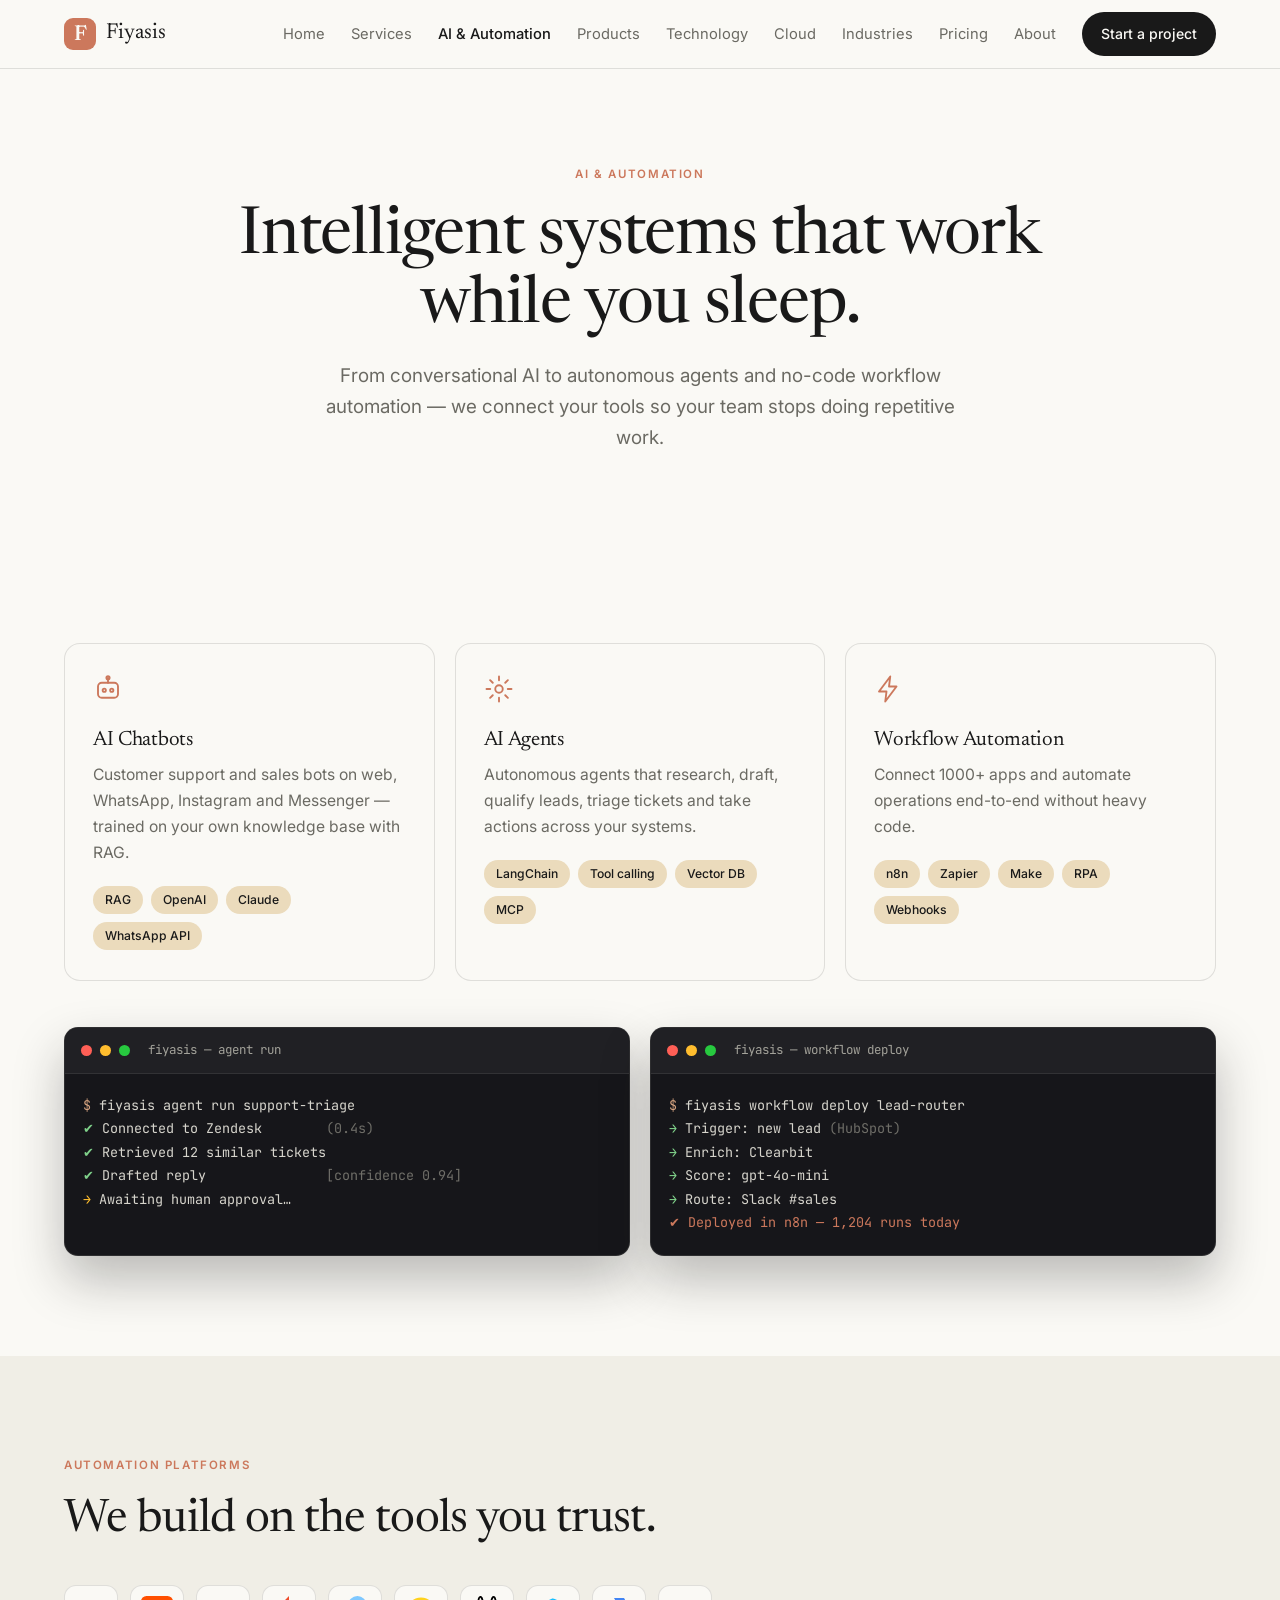
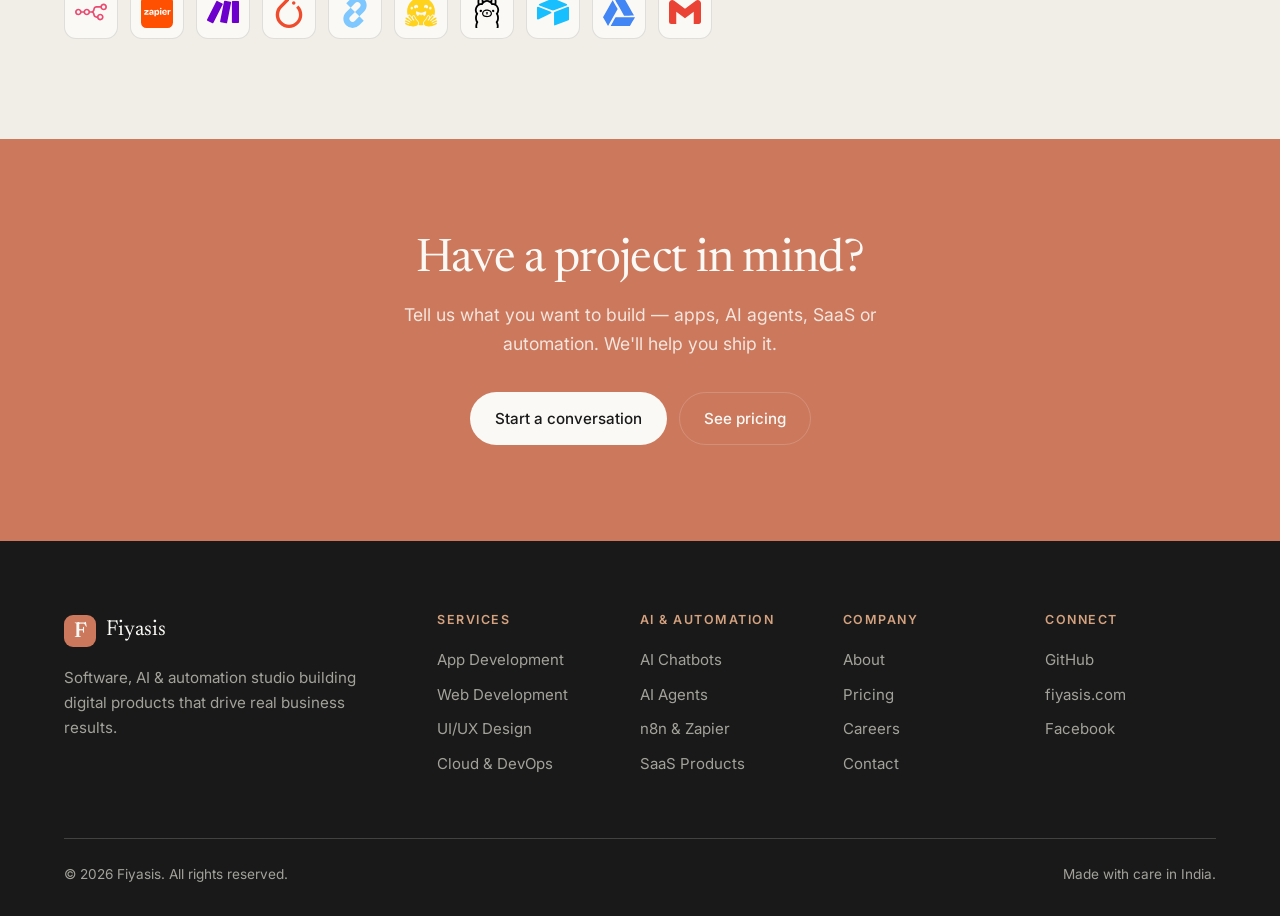
==== ai-automation.html @ 588c75ea "Multi-page restructure (10 pages), pricing section, self-hosted logos, contact form" ====
<!doctype html>
<html lang="en">
  <head>
    <meta charset="UTF-8" />
    <meta name="viewport" content="width=device-width, initial-scale=1.0" />
    <title>AI & Automation — Fiyasis</title>
    <meta name="description" content="AI chatbots, autonomous AI agents and workflow automation with n8n, Zapier and Make." />
    <link rel="icon" href="data:image/svg+xml,<svg xmlns='http://www.w3.org/2000/svg' viewBox='0 0 100 100'><rect width='100' height='100' rx='22' fill='%23CC785C'/><text x='50' y='72' font-size='64' text-anchor='middle' fill='%23FAF9F5' font-family='Georgia,serif' font-weight='700'>F</text></svg>" />
    <link rel="preconnect" href="https://fonts.googleapis.com" />
    <link rel="preconnect" href="https://fonts.gstatic.com" crossorigin />
    <link href="https://fonts.googleapis.com/css2?family=Newsreader:ital,opsz,wght@0,6..72,300;0,6..72,400;0,6..72,500;1,6..72,400&family=Inter:wght@400;500;600&family=JetBrains+Mono:wght@400;500&display=swap" rel="stylesheet" />
    <link rel="stylesheet" href="styles.css" />
  </head>
  <body>
    <svg width="0" height="0" style="position: absolute" aria-hidden="true">
      <symbol id="i-mobile" viewBox="0 0 24 24"><rect x="7" y="2" width="10" height="20" rx="2.5"/><line x1="11" y1="18" x2="13" y2="18"/></symbol>
      <symbol id="i-globe" viewBox="0 0 24 24"><circle cx="12" cy="12" r="9"/><path d="M3 12h18M12 3c2.5 2.5 2.5 15 0 18M12 3c-2.5 2.5-2.5 15 0 18"/></symbol>
      <symbol id="i-palette" viewBox="0 0 24 24"><path d="M12 3a9 9 0 0 0 0 18c1.2 0 2-.8 2-2 0-.6-.2-1-.6-1.4-.3-.4-.4-.8-.4-1.1 0-.8.7-1.5 1.5-1.5H16a5 5 0 0 0 5-5c0-3.9-4-7-9-7Z"/><circle cx="7.5" cy="11" r="1"/><circle cx="10" cy="7.5" r="1"/><circle cx="14.5" cy="7.5" r="1"/></symbol>
      <symbol id="i-cloud" viewBox="0 0 24 24"><path d="M7 18a4 4 0 0 1 0-8 5.5 5.5 0 0 1 10.6-1.5A3.5 3.5 0 0 1 18 18Z"/></symbol>
      <symbol id="i-cart" viewBox="0 0 24 24"><circle cx="9" cy="20" r="1.5"/><circle cx="18" cy="20" r="1.5"/><path d="M3 4h2l2.4 11h11L21 7H6"/></symbol>
      <symbol id="i-headset" viewBox="0 0 24 24"><path d="M4 13v-1a8 8 0 0 1 16 0v1"/><rect x="2.5" y="13" width="4" height="6" rx="1.5"/><rect x="17.5" y="13" width="4" height="6" rx="1.5"/><path d="M20 19a3 3 0 0 1-3 3h-3"/></symbol>
      <symbol id="i-robot" viewBox="0 0 24 24"><rect x="4" y="7" width="16" height="12" rx="3"/><line x1="12" y1="3" x2="12" y2="7"/><circle cx="12" cy="3" r="1.3"/><circle cx="9" cy="13" r="1.3"/><circle cx="15" cy="13" r="1.3"/></symbol>
      <symbol id="i-bolt" viewBox="0 0 24 24"><path d="M13 2 4 14h6l-1 8 9-12h-6l1-8Z"/></symbol>
      <symbol id="i-cog" viewBox="0 0 24 24"><circle cx="12" cy="12" r="3"/><path d="M12 2v3M12 19v3M2 12h3M19 12h3M4.9 4.9l2.1 2.1M17 17l2.1 2.1M19.1 4.9 17 7M7 17l-2.1 2.1"/></symbol>
      <symbol id="i-chart" viewBox="0 0 24 24"><path d="M4 20V10M10 20V4M16 20v-7M22 20H2"/></symbol>
      <symbol id="i-shield" viewBox="0 0 24 24"><path d="M12 3 5 6v6c0 5 3 7.5 7 9 4-1.5 7-4 7-9V6l-7-3Z"/></symbol>
      <symbol id="i-plug" viewBox="0 0 24 24"><path d="M9 3v5M15 3v5M7 8h10v4a5 5 0 0 1-10 0V8ZM12 17v4"/></symbol>
      <symbol id="i-arrow" viewBox="0 0 24 24"><path d="M5 12h14M13 6l6 6-6 6"/></symbol>
      <symbol id="i-terminal" viewBox="0 0 24 24"><rect x="3" y="4" width="18" height="16" rx="3"/><path d="M7 9l3 3-3 3M13 15h4"/></symbol>
      <symbol id="i-check" viewBox="0 0 24 24"><path d="M4 12.5 9.5 18 20 6"/></symbol>
    </svg>
    <header class="nav">
      <div class="wrap nav-inner">
        <a class="brand" href="index.html"><span class="mark">F</span><span class="brand-name">Fiyasis</span></a>
        <nav class="nav-links">
          <a href="index.html">Home</a>
          <a href="services.html">Services</a>
          <a href="ai-automation.html" class="active">AI & Automation</a>
          <a href="products.html">Products</a>
          <a href="technology.html">Technology</a>
          <a href="cloud.html">Cloud</a>
          <a href="industries.html">Industries</a>
          <a href="pricing.html">Pricing</a>
          <a href="about.html">About</a>
          <a class="btn btn-dark btn-sm" href="contact.html">Start a project</a>
        </nav>
      </div>
    </header>
    <main>
      <section class="page-hero">
        <div class="wrap">
          <p class="kicker">AI &amp; Automation</p>
          <h1>Intelligent systems that work while you sleep.</h1>
          <p class="lede center">From conversational AI to autonomous agents and no-code workflow automation — we connect your tools so your team stops doing repetitive work.</p>
        </div>
      </section>

      <section class="section">
        <div class="wrap">
          <div class="cards cards-3">
            <article class="card card-feature"><svg class="ic-lg"><use href="#i-robot"/></svg><h3>AI Chatbots</h3><p>Customer support and sales bots on web, WhatsApp, Instagram and Messenger — trained on your own knowledge base with RAG.</p><ul class="chips"><li>RAG</li><li>OpenAI</li><li>Claude</li><li>WhatsApp API</li></ul></article>
            <article class="card card-feature"><svg class="ic-lg"><use href="#i-cog"/></svg><h3>AI Agents</h3><p>Autonomous agents that research, draft, qualify leads, triage tickets and take actions across your systems.</p><ul class="chips"><li>LangChain</li><li>Tool calling</li><li>Vector DB</li><li>MCP</li></ul></article>
            <article class="card card-feature"><svg class="ic-lg"><use href="#i-bolt"/></svg><h3>Workflow Automation</h3><p>Connect 1000+ apps and automate operations end-to-end without heavy code.</p><ul class="chips"><li>n8n</li><li>Zapier</li><li>Make</li><li>RPA</li><li>Webhooks</li></ul></article>
          </div>

          <div class="terminals">
            <div class="terminal">
              <div class="term-bar"><span class="dot red"></span><span class="dot amber"></span><span class="dot green"></span><span class="term-title">fiyasis — agent run</span></div>
              <pre class="term-body"><span class="p">$</span> fiyasis agent run support-triage
<span class="ok">✔</span> Connected to Zendesk        <span class="dim">(0.4s)</span>
<span class="ok">✔</span> Retrieved 12 similar tickets
<span class="ok">✔</span> Drafted reply               <span class="dim">[confidence 0.94]</span>
<span class="warn">→</span> Awaiting human approval…</pre>
            </div>
            <div class="terminal">
              <div class="term-bar"><span class="dot red"></span><span class="dot amber"></span><span class="dot green"></span><span class="term-title">fiyasis — workflow deploy</span></div>
              <pre class="term-body"><span class="p">$</span> fiyasis workflow deploy lead-router
<span class="ok">→</span> Trigger: new lead <span class="dim">(HubSpot)</span>
<span class="ok">→</span> Enrich: Clearbit
<span class="ok">→</span> Score: gpt-4o-mini
<span class="ok">→</span> Route: Slack #sales
<span class="hi">✔ Deployed in n8n — 1,204 runs today</span></pre>
            </div>
          </div>
        </div>
      </section>

      <section class="section band-ivory">
        <div class="wrap">
          <p class="kicker">Automation platforms</p>
          <h2>We build on the tools you trust.</h2>
          <div class="logos showcase">      <img loading="lazy" src="assets/logos/n8n.svg" alt="n8n" title="n8n" />
      <img loading="lazy" src="assets/logos/zapier.svg" alt="zapier" title="zapier" />
      <img loading="lazy" src="assets/logos/make.svg" alt="make" title="make" />
      <img loading="lazy" src="assets/logos/pytorch.svg" alt="pytorch" title="pytorch" />
      <img loading="lazy" src="assets/logos/langchain.svg" alt="langchain" title="langchain" />
      <img loading="lazy" src="assets/logos/huggingface.svg" alt="huggingface" title="huggingface" />
      <img loading="lazy" src="assets/logos/ollama.svg" alt="ollama" title="ollama" />
      <img loading="lazy" src="assets/logos/airtable.svg" alt="airtable" title="airtable" />
      <img loading="lazy" src="assets/logos/googledrive.svg" alt="googledrive" title="googledrive" />
      <img loading="lazy" src="assets/logos/gmail.svg" alt="gmail" title="gmail" /></div>
        </div>
      </section>
      <section class="cta-band">
        <div class="wrap">
          <h2>Have a project in mind?</h2>
          <p>Tell us what you want to build — apps, AI agents, SaaS or automation. We'll help you ship it.</p>
          <div class="hero-actions center">
            <a class="btn btn-light" href="contact.html">Start a conversation</a>
            <a class="btn btn-outline-light" href="pricing.html">See pricing</a>
          </div>
        </div>
      </section>
    </main>
    <footer class="footer">
      <div class="wrap footer-grid">
        <div class="footer-brand">
          <a class="brand" href="index.html"><span class="mark">F</span><span class="brand-name">Fiyasis</span></a>
          <p>Software, AI &amp; automation studio building digital products that drive real business results.</p>
        </div>
        <div><h5>Services</h5><ul><li><a href="services.html">App Development</a></li><li><a href="services.html">Web Development</a></li><li><a href="services.html">UI/UX Design</a></li><li><a href="cloud.html">Cloud &amp; DevOps</a></li></ul></div>
        <div><h5>AI &amp; Automation</h5><ul><li><a href="ai-automation.html">AI Chatbots</a></li><li><a href="ai-automation.html">AI Agents</a></li><li><a href="ai-automation.html">n8n &amp; Zapier</a></li><li><a href="products.html">SaaS Products</a></li></ul></div>
        <div><h5>Company</h5><ul><li><a href="about.html">About</a></li><li><a href="pricing.html">Pricing</a></li><li><a href="https://www.fiyasis.com/career">Careers</a></li><li><a href="contact.html">Contact</a></li></ul></div>
        <div><h5>Connect</h5><ul><li><a href="https://github.com/fiyasis">GitHub</a></li><li><a href="https://www.fiyasis.com">fiyasis.com</a></li><li><a href="https://www.facebook.com/fiyasys">Facebook</a></li></ul></div>
      </div>
      <div class="wrap copyright">
        <span>© <span id="year"></span> Fiyasis. All rights reserved.</span>
        <span>Made with care in India.</span>
      </div>
    </footer>
    <script>document.getElementById("year").textContent = new Date().getFullYear();</script>
  </body>
</html>
---- styles.css ----
/* Fiyasis — Anthropic-inspired editorial design system */

:root {
  --ivory: #faf9f5;
  --ivory-medium: #f0eee6;
  --cloud: #e8e6dc;
  --manilla: #ebdbbc;
  --kraft: #d4a27f;
  --book-cloth: #cc785c;
  --book-cloth-dark: #b8664c;
  --slate: #191919;
  --slate-soft: #2c2c2a;
  --text: #191919;
  --muted: #6b6a63;
  --muted-light: #a3a29a;
  --border: rgba(25, 25, 25, 0.12);
  --border-light: rgba(250, 249, 245, 0.18);
  --serif: "Newsreader", Georgia, "Times New Roman", serif;
  --sans: "Inter", ui-sans-serif, system-ui, -apple-system, "Segoe UI", Roboto, sans-serif;
  --wrap: min(1180px, 90%);
}

* {
  box-sizing: border-box;
}

html {
  scroll-behavior: smooth;
}

body {
  margin: 0;
  background: var(--ivory);
  color: var(--text);
  font-family: var(--sans);
  font-size: 16px;
  line-height: 1.65;
  -webkit-font-smoothing: antialiased;
  text-rendering: optimizeLegibility;
}

a {
  color: inherit;
  text-decoration: none;
}

ul {
  margin: 0;
  padding: 0;
  list-style: none;
}

.wrap {
  width: var(--wrap);
  margin: 0 auto;
}

svg.ic {
  width: 16px;
  height: 16px;
  fill: none;
  stroke: currentColor;
  stroke-width: 1.7;
  stroke-linecap: round;
  stroke-linejoin: round;
}

svg.ic-lg {
  width: 30px;
  height: 30px;
  fill: none;
  stroke: var(--book-cloth);
  stroke-width: 1.5;
  stroke-linecap: round;
  stroke-linejoin: round;
  margin-bottom: 18px;
}

/* Typography */
h1,
h2,
h3,
h4,
h5 {
  font-family: var(--serif);
  font-weight: 400;
  letter-spacing: -0.015em;
  line-height: 1.1;
  margin: 0;
}

h1 {
  font-size: clamp(2.4rem, 5.4vw, 4.1rem);
  line-height: 1.05;
}

h2 {
  font-size: clamp(1.9rem, 3.6vw, 3rem);
  margin-bottom: 18px;
}

h3 {
  font-size: 1.3rem;
  margin-bottom: 10px;
}

.kicker {
  font-family: var(--sans);
  text-transform: uppercase;
  letter-spacing: 0.14em;
  font-size: 0.72rem;
  font-weight: 600;
  color: var(--book-cloth);
  margin: 0 0 20px;
}

.kicker-light {
  color: var(--kraft);
}

.section-lede {
  max-width: 640px;
  color: var(--muted);
  font-size: 1.1rem;
  margin: 0 0 40px;
}

.light {
  color: var(--ivory);
}

/* Buttons */
.btn {
  display: inline-flex;
  align-items: center;
  gap: 8px;
  padding: 13px 24px;
  border-radius: 999px;
  font-size: 0.95rem;
  font-weight: 500;
  border: 1px solid transparent;
  transition: transform 0.15s ease, background 0.15s ease, color 0.15s ease,
    border-color 0.15s ease;
}

.btn:hover {
  transform: translateY(-1px);
}

.btn-sm {
  padding: 9px 18px;
  font-size: 0.88rem;
}

.btn-dark {
  background: var(--slate);
  color: var(--ivory);
}

.btn-dark:hover {
  background: var(--book-cloth);
}

.btn-ghost {
  border-color: var(--border);
  color: var(--slate);
}

.btn-ghost:hover {
  border-color: var(--slate);
}

.btn-light {
  background: var(--ivory);
  color: var(--slate);
}

.btn-light:hover {
  background: var(--manilla);
}

.btn-outline-light {
  border-color: var(--border-light);
  color: var(--ivory);
}

.btn-outline-light:hover {
  border-color: var(--ivory);
}

/* Nav */
.nav {
  position: sticky;
  top: 0;
  z-index: 50;
  background: color-mix(in srgb, var(--ivory) 88%, transparent);
  backdrop-filter: blur(12px);
  border-bottom: 1px solid var(--border);
}

.nav-inner {
  display: flex;
  align-items: center;
  justify-content: space-between;
  height: 68px;
}

.brand {
  display: inline-flex;
  align-items: center;
  gap: 10px;
  font-family: var(--serif);
  font-size: 1.35rem;
}

.mark {
  display: inline-grid;
  place-items: center;
  width: 32px;
  height: 32px;
  border-radius: 9px;
  background: var(--book-cloth);
  color: var(--ivory);
  font-family: var(--serif);
  font-weight: 600;
}

.nav-links {
  display: flex;
  align-items: center;
  gap: 26px;
  font-size: 0.92rem;
  color: var(--muted);
}

.nav-links a:not(.btn):hover {
  color: var(--slate);
}

/* Hero */
.hero {
  padding: 92px 0 40px;
  text-align: center;
}

.hero h1 {
  max-width: 960px;
  margin: 0 auto 22px;
}

.lede {
  max-width: 680px;
  margin: 0 auto 32px;
  color: var(--muted);
  font-size: 1.18rem;
}

.hero-actions {
  display: flex;
  gap: 12px;
  justify-content: center;
  flex-wrap: wrap;
  margin-bottom: 64px;
}

.hero-actions.center {
  margin-bottom: 0;
}

.hero-art {
  border-radius: 20px;
  overflow: hidden;
  border: 1px solid var(--border);
  box-shadow: 0 24px 60px rgba(25, 25, 25, 0.08);
}

.hero-art svg {
  display: block;
  width: 100%;
  height: auto;
}

/* Marquee */
.marquee {
  margin-top: 44px;
  overflow: hidden;
  mask-image: linear-gradient(90deg, transparent, #000 12%, #000 88%, transparent);
  -webkit-mask-image: linear-gradient(90deg, transparent, #000 12%, #000 88%, transparent);
}

.marquee-track {
  display: flex;
  gap: 40px;
  width: max-content;
  animation: marquee 38s linear infinite;
}

.marquee-track span {
  font-family: var(--serif);
  font-size: 1.1rem;
  color: var(--muted-light);
  white-space: nowrap;
}

.marquee:hover .marquee-track {
  animation-play-state: paused;
}

@keyframes marquee {
  to {
    transform: translateX(-50%);
  }
}

/* Bands & sections */
.section {
  padding: 100px 0;
}

.band-ivory {
  background: var(--ivory-medium);
}

.band-slate {
  background: var(--slate);
  color: var(--ivory);
}

.band-ivory.section,
.band-slate.section {
  padding: 100px 0;
}

/* Stats */
.stats {
  display: grid;
  grid-template-columns: repeat(auto-fit, minmax(200px, 1fr));
  gap: 32px;
  padding: 56px 0;
}

.stats > div {
  display: flex;
  flex-direction: column;
  gap: 6px;
  border-left: 2px solid var(--book-cloth);
  padding-left: 20px;
}

.stats strong {
  font-family: var(--serif);
  font-size: 2rem;
  font-weight: 400;
}

.stats strong span {
  font-size: 1rem;
  color: var(--muted);
}

.stats > div > span {
  color: var(--muted);
  font-size: 0.9rem;
}

/* Cards */
.cards {
  display: grid;
  grid-template-columns: repeat(auto-fit, minmax(260px, 1fr));
  gap: 20px;
  margin-top: 46px;
}

.cards-3 {
  grid-template-columns: repeat(auto-fit, minmax(300px, 1fr));
}

.card {
  background: var(--ivory);
  border: 1px solid var(--border);
  border-radius: 16px;
  padding: 30px 28px;
  transition: transform 0.18s ease, box-shadow 0.18s ease, border-color 0.18s ease;
}

.band-ivory .card {
  background: var(--ivory);
}

.card:hover {
  transform: translateY(-4px);
  box-shadow: 0 18px 40px rgba(25, 25, 25, 0.07);
  border-color: color-mix(in srgb, var(--book-cloth) 40%, var(--border));
}

.card p {
  color: var(--muted);
  margin: 0;
  font-size: 0.98rem;
}

.card-feature {
  background: var(--ivory);
}

.chips {
  display: flex;
  flex-wrap: wrap;
  gap: 8px;
  margin-top: 20px;
}

.chips li {
  font-size: 0.76rem;
  font-weight: 500;
  color: var(--slate);
  background: var(--manilla);
  border-radius: 999px;
  padding: 4px 12px;
}

/* Products */
.products {
  display: grid;
  grid-template-columns: repeat(auto-fit, minmax(300px, 1fr));
  gap: 1px;
  margin-top: 46px;
  background: var(--border);
  border: 1px solid var(--border);
  border-radius: 16px;
  overflow: hidden;
}

.product {
  background: var(--ivory);
  padding: 34px 30px;
  transition: background 0.18s ease;
}

.product:hover {
  background: var(--ivory-medium);
}

.product-tag {
  display: inline-block;
  font-size: 0.7rem;
  font-weight: 600;
  letter-spacing: 0.12em;
  text-transform: uppercase;
  color: var(--book-cloth);
  margin-bottom: 16px;
}

.product p {
  color: var(--muted);
  margin: 0 0 14px;
  font-size: 0.98rem;
}

.product-tech {
  font-family: var(--serif);
  font-size: 0.92rem !important;
  color: var(--slate-soft) !important;
  font-style: italic;
}

/* Enterprise integrations */
.integration-grid {
  display: grid;
  grid-template-columns: repeat(auto-fit, minmax(220px, 1fr));
  gap: 36px 40px;
  margin-top: 46px;
}

.igroup h4 {
  font-family: var(--sans);
  font-size: 0.78rem;
  text-transform: uppercase;
  letter-spacing: 0.12em;
  color: var(--kraft);
  margin-bottom: 16px;
  font-weight: 600;
}

.igroup li {
  color: var(--cloud);
  padding: 5px 0;
  border-bottom: 1px solid var(--border-light);
  font-size: 0.96rem;
}

/* Tech stack */
.stack {
  display: grid;
  grid-template-columns: repeat(auto-fit, minmax(210px, 1fr));
  gap: 40px 32px;
  margin-top: 46px;
}

.stack-col h4 {
  font-family: var(--serif);
  font-size: 1.15rem;
  margin-bottom: 16px;
  padding-bottom: 12px;
  border-bottom: 1px solid var(--border);
}

.stack-col li {
  color: var(--muted);
  font-size: 0.94rem;
  padding: 4px 0;
}

/* Industries */
.industries {
  display: flex;
  flex-wrap: wrap;
  gap: 12px;
  margin-top: 12px;
}

.industries span {
  background: var(--ivory);
  border: 1px solid var(--border);
  border-radius: 999px;
  padding: 10px 20px;
  font-size: 0.95rem;
  transition: background 0.15s ease, color 0.15s ease, border-color 0.15s ease;
}

.industries span:hover {
  background: var(--slate);
  color: var(--ivory);
  border-color: var(--slate);
}

/* Process */
.steps {
  display: grid;
  grid-template-columns: repeat(auto-fit, minmax(220px, 1fr));
  gap: 24px;
  margin: 46px 0 0;
  padding: 0;
  list-style: none;
  counter-reset: none;
}

.steps li {
  border-top: 2px solid var(--slate);
  padding-top: 22px;
}

.step-no {
  font-family: var(--serif);
  font-size: 0.95rem;
  color: var(--book-cloth);
}

.steps h3 {
  margin: 8px 0 8px;
}

.steps p {
  color: var(--muted);
  margin: 0;
  font-size: 0.95rem;
}

/* CTA band */
.cta-band {
  background: var(--book-cloth);
  color: var(--ivory);
  text-align: center;
  padding: 96px 0;
}

.cta-band h2 {
  color: var(--ivory);
  margin-bottom: 14px;
}

.cta-band p {
  max-width: 560px;
  margin: 0 auto 34px;
  color: color-mix(in srgb, var(--ivory) 85%, transparent);
  font-size: 1.1rem;
}

/* Footer */
.footer {
  background: var(--slate);
  color: var(--cloud);
  padding: 72px 0 30px;
}

.footer-grid {
  display: grid;
  grid-template-columns: 2fr repeat(4, 1fr);
  gap: 40px 32px;
}

.footer .brand {
  color: var(--ivory);
  margin-bottom: 16px;
}

.footer-brand p {
  color: var(--muted-light);
  font-size: 0.95rem;
  max-width: 320px;
  margin: 0;
}

.footer h5 {
  font-family: var(--sans);
  font-size: 0.78rem;
  text-transform: uppercase;
  letter-spacing: 0.12em;
  color: var(--kraft);
  margin-bottom: 16px;
  font-weight: 600;
}

.footer-grid li {
  color: var(--muted-light);
  font-size: 0.94rem;
  padding: 5px 0;
}

.footer-grid a:hover {
  color: var(--ivory);
}

.copyright {
  display: flex;
  justify-content: space-between;
  gap: 16px;
  flex-wrap: wrap;
  margin-top: 56px;
  padding-top: 24px;
  border-top: 1px solid var(--border-light);
  color: var(--muted-light);
  font-size: 0.85rem;
}

/* Responsive */
@media (max-width: 900px) {
  .footer-grid {
    grid-template-columns: 1fr 1fr;
  }
}

@media (max-width: 760px) {
  .nav-links a:not(.btn) {
    display: none;
  }

  .section,
  .band-ivory.section,
  .band-slate.section {
    padding: 64px 0;
  }

  .hero {
    padding: 64px 0 24px;
  }

  .footer-grid {
    grid-template-columns: 1fr;
    gap: 32px;
  }
}

@media (prefers-reduced-motion: reduce) {
  .marquee-track {
    animation: none;
  }

  html {
    scroll-behavior: auto;
  }
}

/* Marquee band */
.marquee-band {
  padding: 34px 0;
  border-top: 1px solid var(--border);
  border-bottom: 1px solid var(--border);
}

/* Terminals */
.terminals {
  display: grid;
  grid-template-columns: repeat(auto-fit, minmax(340px, 1fr));
  gap: 20px;
  margin-top: 46px;
}

.terminal {
  background: #16161a;
  border-radius: 14px;
  overflow: hidden;
  border: 1px solid rgba(250, 249, 245, 0.1);
  box-shadow: 0 24px 50px rgba(25, 25, 25, 0.28);
}

.term-bar {
  display: flex;
  align-items: center;
  gap: 8px;
  padding: 12px 16px;
  background: #202024;
  border-bottom: 1px solid rgba(250, 249, 245, 0.08);
}

.term-bar .dot {
  width: 11px;
  height: 11px;
  border-radius: 50%;
}

.dot.red {
  background: #ff5f56;
}
.dot.amber {
  background: #ffbd2e;
}
.dot.green {
  background: #27c93f;
}

.term-title {
  margin-left: 10px;
  font-family: "JetBrains Mono", ui-monospace, monospace;
  font-size: 0.78rem;
  color: var(--muted-light);
}

.term-body {
  margin: 0;
  padding: 20px 18px;
  font-family: "JetBrains Mono", ui-monospace, monospace;
  font-size: 0.84rem;
  line-height: 1.75;
  color: #d7d5cd;
  white-space: pre-wrap;
  overflow-x: auto;
}

.term-body .p {
  color: var(--kraft);
}
.term-body .ok {
  color: #7fd18a;
}
.term-body .warn {
  color: #ffbd2e;
}
.term-body .hi {
  color: var(--book-cloth);
}
.term-body .dim {
  color: #6f6e68;
}

/* Logo wall */
.logogroups {
  display: grid;
  gap: 34px;
  margin-top: 46px;
}

.logogroup h4 {
  font-family: var(--sans);
  font-size: 0.78rem;
  text-transform: uppercase;
  letter-spacing: 0.12em;
  color: var(--muted);
  font-weight: 600;
  margin-bottom: 16px;
}

.logos {
  display: flex;
  flex-wrap: wrap;
  align-items: center;
  gap: 10px;
}

.logos img {
  height: 46px;
  width: 46px;
  padding: 10px;
  background: var(--ivory);
  border: 1px solid var(--border);
  border-radius: 12px;
  object-fit: contain;
  transition: transform 0.15s ease, box-shadow 0.15s ease, border-color 0.15s ease;
}

.logos img:hover {
  transform: translateY(-3px);
  border-color: color-mix(in srgb, var(--book-cloth) 45%, var(--border));
  box-shadow: 0 10px 22px rgba(25, 25, 25, 0.08);
}

.brandbadge {
  display: inline-flex;
  align-items: center;
  height: 46px;
  padding: 0 16px 0 12px;
  background: var(--ivory);
  border: 1px solid var(--border);
  border-radius: 12px;
  font-size: 0.82rem;
  font-weight: 500;
  color: var(--slate);
  position: relative;
  transition: transform 0.15s ease, box-shadow 0.15s ease, border-color 0.15s ease;
}

.brandbadge::before {
  content: "";
  width: 9px;
  height: 9px;
  border-radius: 3px;
  background: var(--c, var(--book-cloth));
  margin-right: 9px;
}

.brandbadge:hover {
  transform: translateY(-3px);
  border-color: color-mix(in srgb, var(--book-cloth) 45%, var(--border));
  box-shadow: 0 10px 22px rgba(25, 25, 25, 0.08);
}

/* Cloud services */
.cloud-grid {
  display: grid;
  grid-template-columns: repeat(auto-fit, minmax(280px, 1fr));
  gap: 20px;
  margin-top: 46px;
}

.cloud-card {
  background: var(--slate-soft);
  border: 1px solid var(--border-light);
  border-radius: 16px;
  padding: 26px 24px;
}

.cloud-card h4 {
  display: flex;
  align-items: center;
  gap: 10px;
  font-family: var(--sans);
  font-size: 0.95rem;
  font-weight: 600;
  color: var(--ivory);
  margin-bottom: 18px;
}

.cloud-dot {
  width: 12px;
  height: 12px;
  border-radius: 4px;
  background: var(--c, var(--kraft));
  flex: none;
}

.cloud-card ul {
  display: flex;
  flex-wrap: wrap;
  gap: 8px;
}

.cloud-card li {
  font-size: 0.8rem;
  color: var(--cloud);
  background: rgba(250, 249, 245, 0.08);
  border: 1px solid var(--border-light);
  border-radius: 999px;
  padding: 5px 12px;
}

/* Trust badges */
.trust {
  display: flex;
  flex-wrap: wrap;
  gap: 12px;
  margin-top: 40px;
  padding-top: 32px;
  border-top: 1px solid var(--border);
}

.trust-badge {
  display: inline-flex;
  align-items: center;
  gap: 8px;
  font-size: 0.86rem;
  color: var(--slate);
  background: var(--ivory-medium);
  border: 1px solid var(--border);
  border-radius: 999px;
  padding: 8px 16px;
}

.trust-badge .ic {
  color: var(--book-cloth);
}

/* Page hero (inner pages) */
.page-hero {
  padding: 96px 0 44px;
  text-align: center;
}

.page-hero h1 {
  max-width: 940px;
  margin: 0 auto 18px;
}

.lede.center {
  margin: 0 auto;
}

.more {
  margin-top: 40px;
}

.logos.showcase {
  gap: 12px;
  margin-top: 40px;
}

.logos.showcase img {
  height: 54px;
  width: 54px;
}

.nav-links a.active {
  color: var(--slate);
  font-weight: 500;
}

/* Pricing */
.price-group-title {
  font-family: var(--serif);
  font-size: clamp(1.4rem, 2.4vw, 1.9rem);
  margin: 64px 0 24px;
}

.price-group-title:first-of-type {
  margin-top: 0;
}

.plans {
  display: grid;
  grid-template-columns: repeat(auto-fit, minmax(260px, 1fr));
  gap: 20px;
  align-items: stretch;
}

.plan {
  display: flex;
  flex-direction: column;
  background: var(--ivory);
  border: 1px solid var(--border);
  border-radius: 16px;
  padding: 30px 26px;
  transition: transform 0.18s ease, box-shadow 0.18s ease, border-color 0.18s ease;
}

.plan:hover {
  transform: translateY(-4px);
  box-shadow: 0 18px 40px rgba(25, 25, 25, 0.08);
}

.plan.featured {
  border-color: var(--slate);
  box-shadow: 0 18px 44px rgba(25, 25, 25, 0.1);
}

.plan-head h3 {
  font-size: 1.2rem;
  margin-bottom: 10px;
}

.plan-price {
  font-family: var(--serif);
  font-size: 2.5rem;
  line-height: 1;
  color: var(--slate);
}

.plan-price .curr {
  font-size: 1.2rem;
  vertical-align: super;
  color: var(--muted);
  margin-right: 2px;
}

.plan-price .unit {
  font-family: var(--sans);
  font-size: 0.95rem;
  color: var(--muted);
  margin-left: 4px;
}

.plan-head > p {
  color: var(--muted);
  font-size: 0.92rem;
  margin: 12px 0 0;
}

.plan-features {
  display: grid;
  gap: 10px;
  margin: 22px 0 24px;
  padding-top: 20px;
  border-top: 1px solid var(--border);
}

.plan-features li {
  display: flex;
  align-items: flex-start;
  gap: 9px;
  color: var(--muted);
  font-size: 0.92rem;
}

.plan-features .ic {
  color: var(--book-cloth);
  flex: none;
  margin-top: 4px;
}

.plan-cta {
  margin-top: auto;
  justify-content: center;
}

.custom-quote {
  display: flex;
  align-items: center;
  justify-content: space-between;
  gap: 24px;
  flex-wrap: wrap;
  margin-top: 56px;
  padding: 32px;
  background: var(--ivory-medium);
  border: 1px solid var(--border);
  border-radius: 16px;
}

.custom-quote h3 {
  margin-bottom: 6px;
}

.custom-quote p {
  color: var(--muted);
  margin: 0;
}

.price-note {
  margin-top: 26px;
  text-align: center;
  color: var(--muted);
  font-size: 0.88rem;
}

/* Contact */
.contact-grid {
  display: grid;
  grid-template-columns: 1.4fr 1fr;
  gap: 40px;
  align-items: start;
}

.contact-form {
  display: grid;
  gap: 16px;
}

.contact-form label {
  display: grid;
  gap: 6px;
  font-size: 0.86rem;
  font-weight: 500;
  color: var(--slate);
}

.contact-form input,
.contact-form select,
.contact-form textarea {
  padding: 11px 14px;
  border: 1px solid var(--border);
  border-radius: 10px;
  font-family: var(--sans);
  font-size: 0.95rem;
  background: var(--ivory);
  color: var(--text);
  width: 100%;
}

.contact-form textarea {
  resize: vertical;
}

.contact-form input:focus,
.contact-form select:focus,
.contact-form textarea:focus {
  outline: 2px solid var(--book-cloth);
  outline-offset: 0;
  border-color: transparent;
}

.contact-side {
  background: var(--ivory-medium);
  border: 1px solid var(--border);
  border-radius: 16px;
  padding: 28px;
}

.contact-side h3 {
  margin-bottom: 4px;
}

.contact-side ul {
  display: grid;
  gap: 16px;
  margin: 20px 0;
}

.contact-side li {
  display: grid;
  gap: 2px;
}

.contact-side li strong {
  font-size: 0.7rem;
  text-transform: uppercase;
  letter-spacing: 0.1em;
  color: var(--book-cloth);
  font-weight: 600;
}

.contact-side a {
  color: var(--slate);
}

.contact-side a:hover {
  color: var(--book-cloth);
}

.contact-note {
  color: var(--muted);
  font-size: 0.9rem;
  margin: 0;
}

@media (max-width: 1080px) {
  .nav-links {
    gap: 16px;
    font-size: 0.86rem;
  }
}

@media (max-width: 980px) {
  .contact-grid {
    grid-template-columns: 1fr;
  }
}

@media (max-width: 760px) {
  .logos img,
  .brandbadge {
    height: 42px;
  }

  .term-body {
    font-size: 0.78rem;
  }

  .page-hero {
    padding: 64px 0 28px;
  }

  .logos.showcase img {
    height: 46px;
    width: 46px;
  }
}
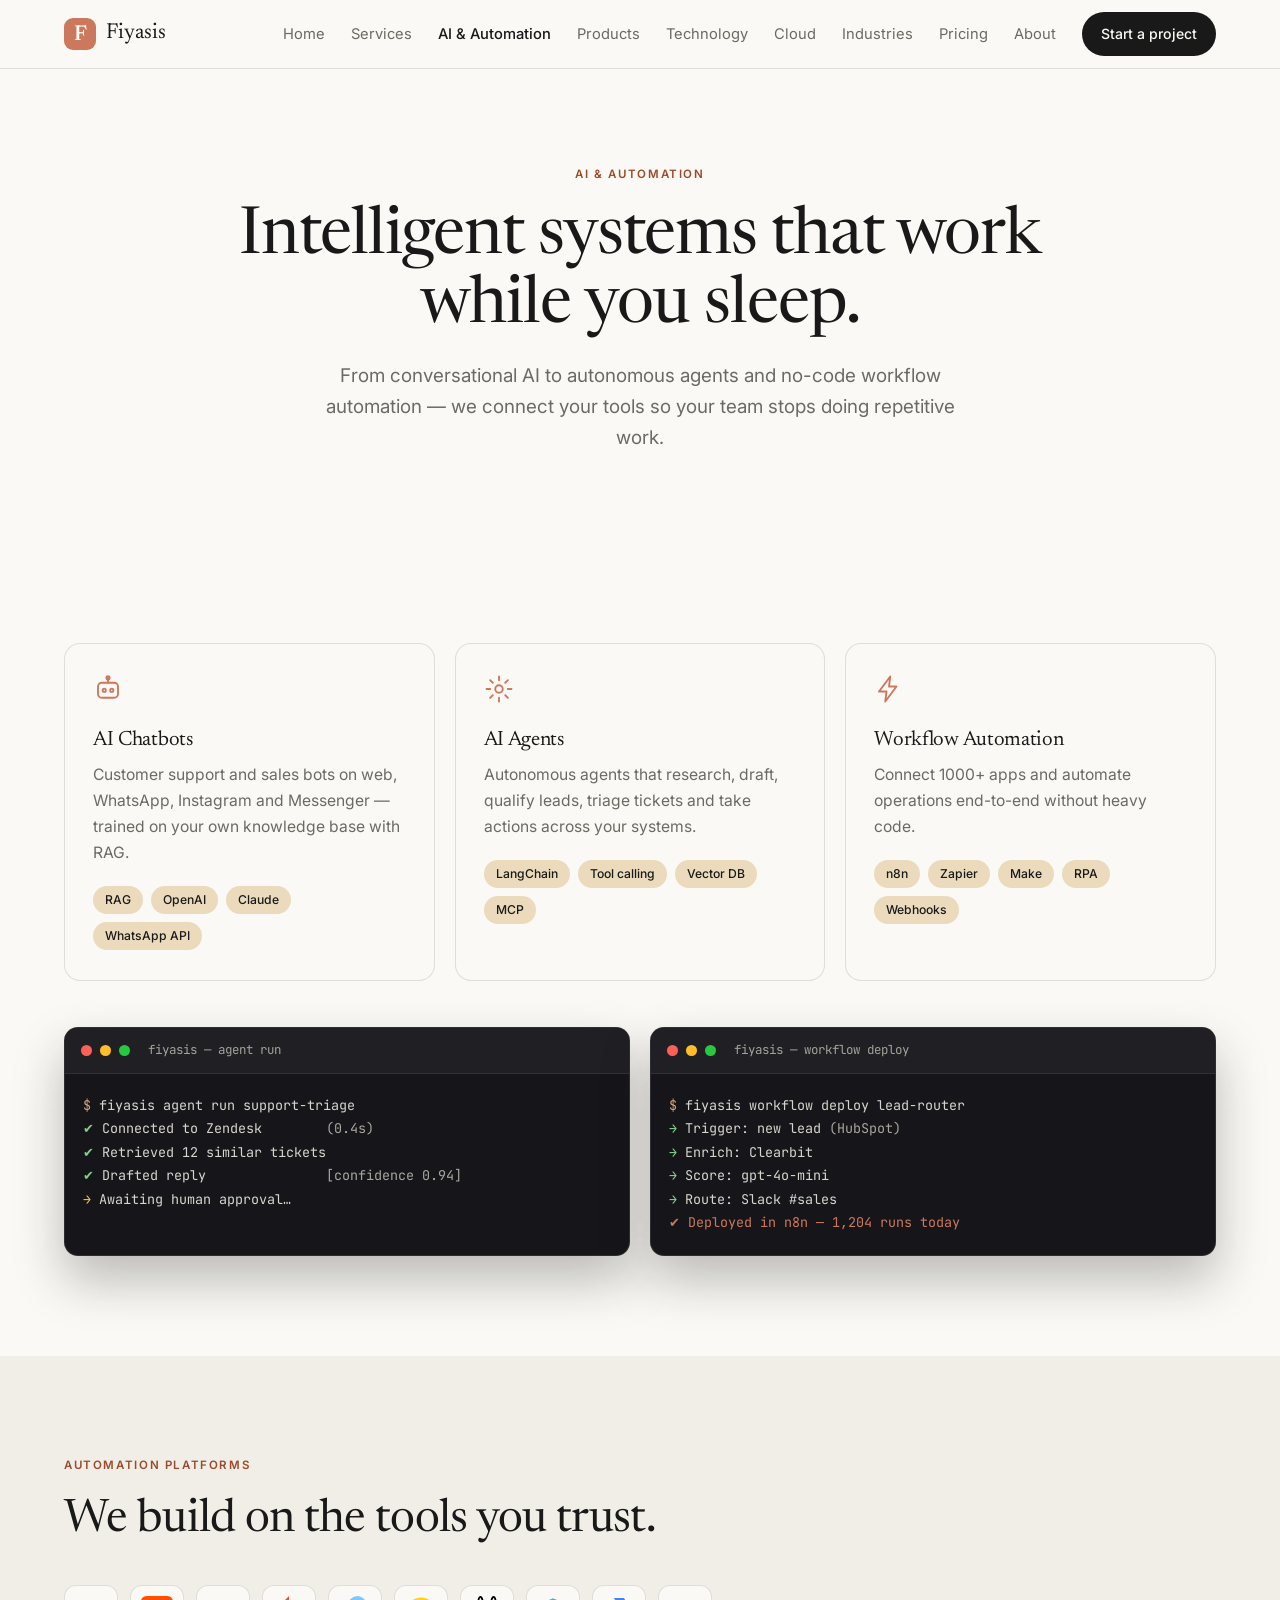
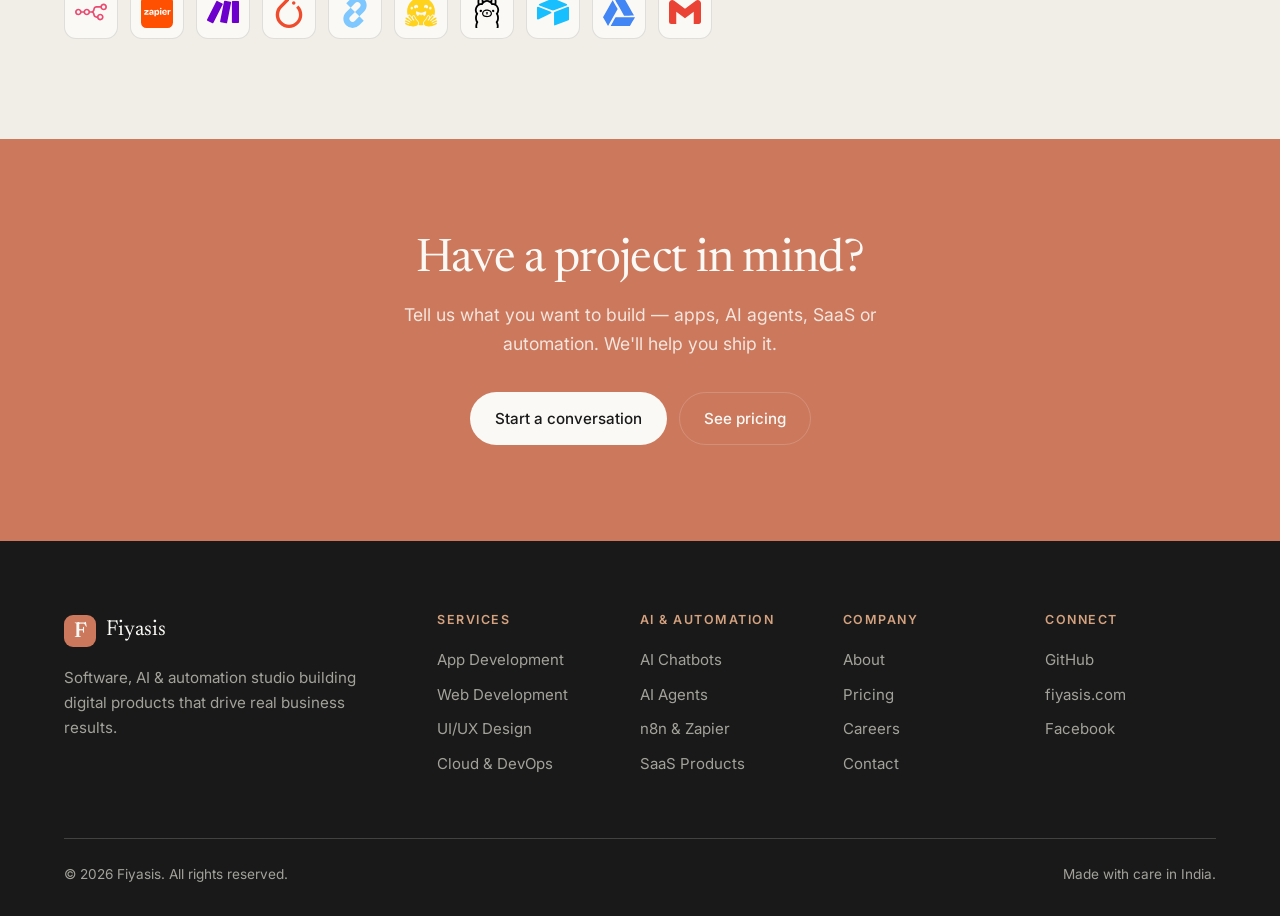
==== commit 0ad68521: "Fix WCAG contrast (accent text, marquee, terminal), add mobile menu, sitemap, robots, 404" ====
--- a/ai-automation.html
+++ b/ai-automation.html
@@ -44,6 +44,9 @@
           <a href="about.html">About</a>
           <a class="btn btn-dark btn-sm" href="contact.html">Start a project</a>
         </nav>
+        <button class="nav-toggle" type="button" aria-label="Toggle menu" aria-expanded="false">
+          <span></span><span></span><span></span>
+        </button>
       </div>
     </header>
     <main>
@@ -129,5 +132,6 @@
       </div>
     </footer>
     <script>document.getElementById("year").textContent = new Date().getFullYear();</script>
+    <script src="assets/site.js"></script>
   </body>
 </html>
--- a/styles.css
+++ b/styles.css
@@ -8,6 +8,7 @@
   --kraft: #d4a27f;
   --book-cloth: #cc785c;
   --book-cloth-dark: #b8664c;
+  --accent-text: #9c4a2b;
   --slate: #191919;
   --slate-soft: #2c2c2a;
   --text: #191919;
@@ -110,7 +111,7 @@
   letter-spacing: 0.14em;
   font-size: 0.72rem;
   font-weight: 600;
-  color: var(--book-cloth);
+  color: var(--accent-text);
   margin: 0 0 20px;
 }
 
@@ -237,6 +238,44 @@
   color: var(--slate);
 }
 
+.nav-toggle {
+  display: none;
+  flex-direction: column;
+  justify-content: center;
+  gap: 5px;
+  width: 42px;
+  height: 42px;
+  padding: 0 10px;
+  background: transparent;
+  border: 1px solid var(--border);
+  border-radius: 10px;
+  cursor: pointer;
+}
+
+.nav-toggle span {
+  display: block;
+  height: 2px;
+  background: var(--slate);
+  border-radius: 2px;
+  transition: transform 0.2s ease, opacity 0.2s ease;
+}
+
+.nav-toggle[aria-expanded="true"] span:nth-child(1) {
+  transform: translateY(7px) rotate(45deg);
+}
+
+.nav-toggle[aria-expanded="true"] span:nth-child(2) {
+  opacity: 0;
+}
+
+.nav-toggle[aria-expanded="true"] span:nth-child(3) {
+  transform: translateY(-7px) rotate(-45deg);
+}
+
+body.nav-lock {
+  overflow: hidden;
+}
+
 /* Hero */
 .hero {
   padding: 92px 0 40px;
@@ -298,7 +337,7 @@
 .marquee-track span {
   font-family: var(--serif);
   font-size: 1.1rem;
-  color: var(--muted-light);
+  color: var(--muted);
   white-space: nowrap;
 }
 
@@ -447,7 +486,7 @@
   font-weight: 600;
   letter-spacing: 0.12em;
   text-transform: uppercase;
-  color: var(--book-cloth);
+  color: var(--accent-text);
   margin-bottom: 16px;
 }
 
@@ -553,7 +592,7 @@
 .step-no {
   font-family: var(--serif);
   font-size: 0.95rem;
-  color: var(--book-cloth);
+  color: var(--accent-text);
 }
 
 .steps h3 {
@@ -651,8 +690,43 @@
 }
 
 @media (max-width: 760px) {
-  .nav-links a:not(.btn) {
+  .nav-toggle {
+    display: inline-flex;
+  }
+
+  .nav-links {
+    position: absolute;
+    top: 68px;
+    left: 0;
+    right: 0;
     display: none;
+    flex-direction: column;
+    align-items: stretch;
+    gap: 0;
+    background: var(--ivory);
+    border-bottom: 1px solid var(--border);
+    padding: 6px 5% 20px;
+    box-shadow: 0 24px 44px rgba(25, 25, 25, 0.1);
+  }
+
+  .nav-links.open {
+    display: flex;
+  }
+
+  .nav-links a {
+    padding: 13px 0;
+    border-bottom: 1px solid var(--border);
+    font-size: 1rem;
+  }
+
+  .nav-links a.active {
+    color: var(--book-cloth);
+  }
+
+  .nav-links a.btn {
+    margin-top: 16px;
+    border-bottom: none;
+    justify-content: center;
   }
 
   .section,
@@ -760,7 +834,7 @@
   color: var(--book-cloth);
 }
 .term-body .dim {
-  color: #6f6e68;
+  color: #a8a69d;
 }
 
 /* Logo wall */
@@ -906,7 +980,14 @@
 }
 
 .trust-badge .ic {
-  color: var(--book-cloth);
+  color: var(--accent-text);
+}
+
+.card-actions {
+  display: flex;
+  flex-wrap: wrap;
+  gap: 10px;
+  margin-top: 18px;
 }
 
 /* Page hero (inner pages) */
@@ -1030,7 +1111,7 @@
 }
 
 .plan-features .ic {
-  color: var(--book-cloth);
+  color: var(--accent-text);
   flex: none;
   margin-top: 4px;
 }
@@ -1141,7 +1222,7 @@
   font-size: 0.7rem;
   text-transform: uppercase;
   letter-spacing: 0.1em;
-  color: var(--book-cloth);
+  color: var(--accent-text);
   font-weight: 600;
 }
 
